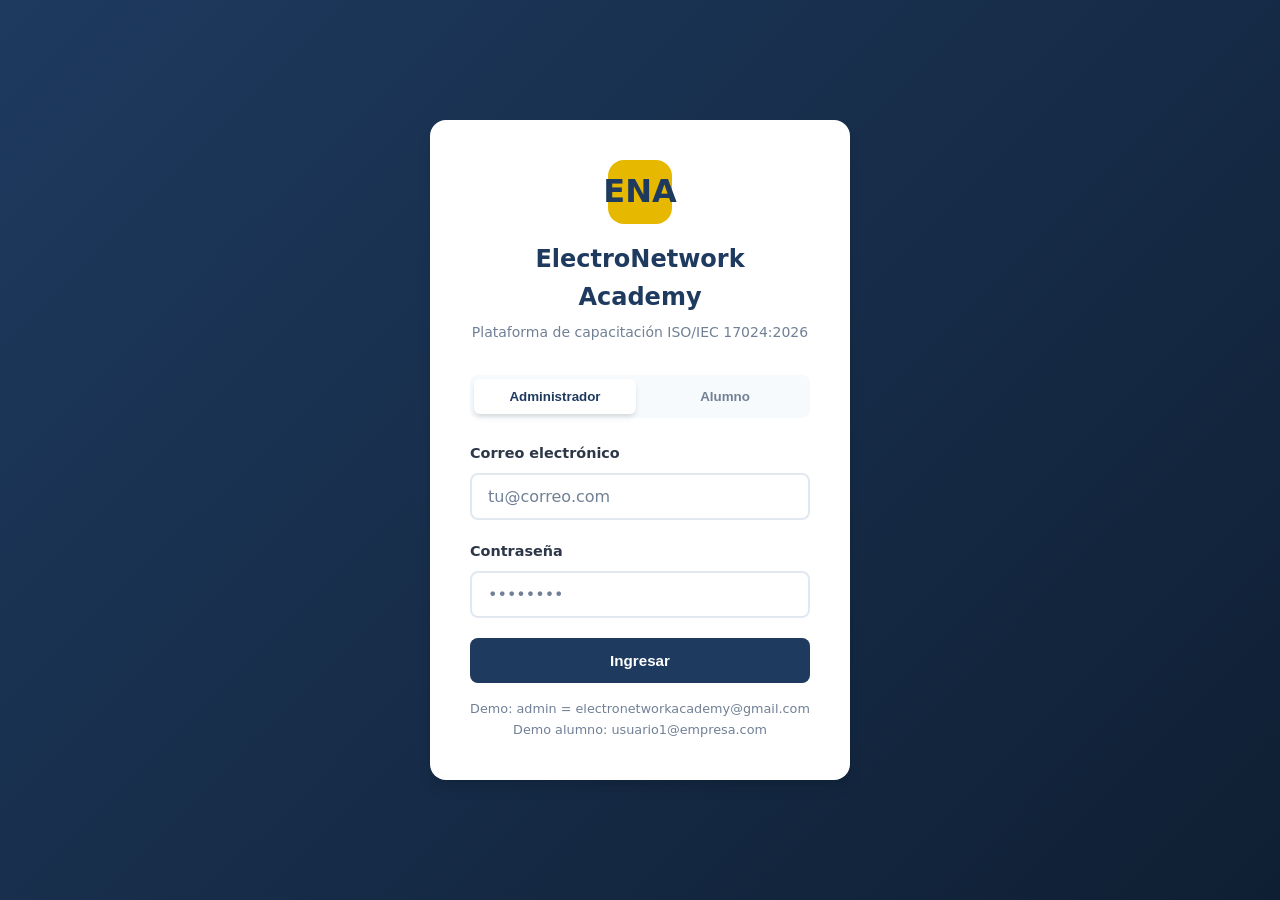
==== index.html @ 61160088 "Add files via upload" ====
<!DOCTYPE html>
<html lang="es">
<head>
  <meta charset="UTF-8">
  <meta name="viewport" content="width=device-width, initial-scale=1.0">
  <title>ElectroNetwork Academy - Login</title>
  <link rel="stylesheet" href="css/estilos.css">
</head>
<body>
  <div class="login-page">
    <div class="login-box">
      <div class="login-logo">
        <div class="logo-icon">ENA</div>
        <h1>ElectroNetwork Academy</h1>
        <p>Plataforma de capacitación ISO/IEC 17024:2026</p>
      </div>

      <div class="login-tabs">
        <button class="login-tab active" onclick="switchTab('admin')" id="tab-admin">Administrador</button>
        <button class="login-tab" onclick="switchTab('learner')" id="tab-learner">Alumno</button>
      </div>

      <form id="loginForm" onsubmit="handleLogin(event)">
        <div class="form-group">
          <label class="form-label">Correo electrónico</label>
          <input type="email" class="form-input" id="email" placeholder="tu@correo.com" required>
        </div>
        <div class="form-group">
          <label class="form-label">Contraseña</label>
          <input type="password" class="form-input" id="password" placeholder="••••••••" required>
        </div>
        <div id="loginError" class="alert alert-danger hidden" style="margin-bottom: 1rem;"></div>
        <button type="submit" class="btn btn-primary w-full" style="padding: 0.875rem;">
          Ingresar
        </button>
      </form>

      <div class="text-center mt-2" style="font-size: 0.8rem; color: var(--text-light);">
        <p>Demo: admin = electronetworkacademy@gmail.com</p>
        <p>Demo alumno: usuario1@empresa.com</p>
      </div>
    </div>
  </div>

  <script src="js/app.js"></script>
  <script>
    let currentRole = 'admin';

    function switchTab(role) {
      currentRole = role;
      document.querySelectorAll('.login-tab').forEach(t => t.classList.remove('active'));
      document.getElementById('tab-' + role).classList.add('active');
    }

    function handleLogin(e) {
      e.preventDefault();
      const email = document.getElementById('email').value.trim();
      const password = document.getElementById('password').value;
      const errorDiv = document.getElementById('loginError');

      errorDiv.classList.add('hidden');

      const result = login(email, password, currentRole);

      if (result.success) {
        if (currentRole === 'admin') {
          window.location.href = 'admin.html';
        } else {
          window.location.href = 'curso.html';
        }
      } else {
        errorDiv.textContent = result.message;
        errorDiv.classList.remove('hidden');
      }
    }
  </script>
</body>
</html>
---- css/estilos.css ----
/* ============================================
   ELECTRONETWORK ACADEMY - ESTILOS GLOBALES
   ============================================ */

:root {
  --primary: #1e3a5f;
  --primary-light: #2c5282;
  --accent: #e6b800;
  --accent-hover: #d4a700;
  --success: #38a169;
  --danger: #e53e3e;
  --warning: #dd6b20;
  --bg: #f7fafc;
  --card: #ffffff;
  --text: #2d3748;
  --text-light: #718096;
  --border: #e2e8f0;
  --shadow: 0 4px 6px -1px rgba(0,0,0,0.1), 0 2px 4px -1px rgba(0,0,0,0.06);
  --shadow-lg: 0 10px 15px -3px rgba(0,0,0,0.1), 0 4px 6px -2px rgba(0,0,0,0.05);
}

* { margin: 0; padding: 0; box-sizing: border-box; }

body {
  font-family: 'Segoe UI', system-ui, -apple-system, sans-serif;
  background: var(--bg);
  color: var(--text);
  line-height: 1.6;
  min-height: 100vh;
}

/* Header */
.header {
  background: linear-gradient(135deg, var(--primary) 0%, var(--primary-light) 100%);
  color: white;
  padding: 1rem 2rem;
  display: flex;
  justify-content: space-between;
  align-items: center;
  box-shadow: var(--shadow-lg);
  position: sticky;
  top: 0;
  z-index: 100;
}

.header-brand {
  display: flex;
  align-items: center;
  gap: 0.75rem;
  font-size: 1.25rem;
  font-weight: 700;
}

.header-brand .logo-icon {
  width: 36px;
  height: 36px;
  background: var(--accent);
  border-radius: 8px;
  display: flex;
  align-items: center;
  justify-content: center;
  color: var(--primary);
  font-weight: 900;
  font-size: 1.1rem;
}

.header-nav {
  display: flex;
  gap: 1.5rem;
  align-items: center;
}

.header-nav a, .header-nav button {
  color: rgba(255,255,255,0.9);
  text-decoration: none;
  background: none;
  border: none;
  cursor: pointer;
  font-size: 0.95rem;
  transition: color 0.2s;
}

.header-nav a:hover, .header-nav button:hover {
  color: var(--accent);
}

.header-nav .btn-primary {
  background: var(--accent);
  color: var(--primary);
  padding: 0.5rem 1.25rem;
  border-radius: 6px;
  font-weight: 600;
  transition: all 0.2s;
}

.header-nav .btn-primary:hover {
  background: var(--accent-hover);
  color: var(--primary);
}

/* Container */
.container {
  max-width: 1200px;
  margin: 0 auto;
  padding: 2rem;
}

.container-sm {
  max-width: 600px;
  margin: 0 auto;
  padding: 2rem;
}

/* Cards */
.card {
  background: var(--card);
  border-radius: 12px;
  padding: 2rem;
  box-shadow: var(--shadow);
  border: 1px solid var(--border);
  margin-bottom: 1.5rem;
}

.card-header {
  display: flex;
  justify-content: space-between;
  align-items: center;
  margin-bottom: 1.5rem;
  padding-bottom: 1rem;
  border-bottom: 2px solid var(--border);
}

.card-title {
  font-size: 1.5rem;
  font-weight: 700;
  color: var(--primary);
}

/* Buttons */
.btn {
  display: inline-flex;
  align-items: center;
  justify-content: center;
  gap: 0.5rem;
  padding: 0.75rem 1.5rem;
  border-radius: 8px;
  font-weight: 600;
  font-size: 0.95rem;
  cursor: pointer;
  border: none;
  transition: all 0.2s;
  text-decoration: none;
}

.btn-primary {
  background: var(--primary);
  color: white;
}

.btn-primary:hover {
  background: var(--primary-light);
  transform: translateY(-1px);
  box-shadow: var(--shadow);
}

.btn-accent {
  background: var(--accent);
  color: var(--primary);
}

.btn-accent:hover {
  background: var(--accent-hover);
}

.btn-success {
  background: var(--success);
  color: white;
}

.btn-danger {
  background: var(--danger);
  color: white;
}

.btn-outline {
  background: transparent;
  border: 2px solid var(--primary);
  color: var(--primary);
}

.btn-outline:hover {
  background: var(--primary);
  color: white;
}

.btn:disabled {
  opacity: 0.5;
  cursor: not-allowed;
  transform: none !important;
}

/* Forms */
.form-group {
  margin-bottom: 1.25rem;
}

.form-label {
  display: block;
  font-weight: 600;
  margin-bottom: 0.5rem;
  color: var(--text);
  font-size: 0.9rem;
}

.form-input {
  width: 100%;
  padding: 0.75rem 1rem;
  border: 2px solid var(--border);
  border-radius: 8px;
  font-size: 1rem;
  transition: border-color 0.2s, box-shadow 0.2s;
  font-family: inherit;
}

.form-input:focus {
  outline: none;
  border-color: var(--primary);
  box-shadow: 0 0 0 3px rgba(30,58,95,0.1);
}

.form-input::placeholder {
  color: var(--text-light);
}

/* Tables */
.table-container {
  overflow-x: auto;
  border-radius: 8px;
  border: 1px solid var(--border);
}

.table {
  width: 100%;
  border-collapse: collapse;
  font-size: 0.9rem;
}

.table th {
  background: var(--primary);
  color: white;
  padding: 0.875rem 1rem;
  text-align: left;
  font-weight: 600;
  text-transform: uppercase;
  font-size: 0.75rem;
  letter-spacing: 0.05em;
}

.table td {
  padding: 0.875rem 1rem;
  border-bottom: 1px solid var(--border);
}

.table tr:hover td {
  background: #f8fafc;
}

.table tr:last-child td {
  border-bottom: none;
}

/* Badges */
.badge {
  display: inline-flex;
  align-items: center;
  padding: 0.25rem 0.75rem;
  border-radius: 9999px;
  font-size: 0.75rem;
  font-weight: 600;
}

.badge-success { background: #c6f6d5; color: #22543d; }
.badge-warning { background: #feebc8; color: #744210; }
.badge-danger { background: #fed7d7; color: #742a2a; }
.badge-info { background: #bee3f8; color: #2a4365; }
.badge-primary { background: #e2e8f0; color: var(--primary); }

/* Progress */
.progress-bar {
  width: 100%;
  height: 8px;
  background: var(--border);
  border-radius: 9999px;
  overflow: hidden;
}

.progress-bar-fill {
  height: 100%;
  background: linear-gradient(90deg, var(--primary), var(--primary-light));
  border-radius: 9999px;
  transition: width 0.5s ease;
}

/* Alerts */
.alert {
  padding: 1rem 1.25rem;
  border-radius: 8px;
  margin-bottom: 1rem;
  display: flex;
  align-items: center;
  gap: 0.75rem;
}

.alert-success { background: #c6f6d5; color: #22543d; border-left: 4px solid var(--success); }
.alert-danger { background: #fed7d7; color: #742a2a; border-left: 4px solid var(--danger); }
.alert-warning { background: #feebc8; color: #744210; border-left: 4px solid var(--warning); }
.alert-info { background: #bee3f8; color: #2a4365; border-left: 4px solid #3182ce; }

/* Grid */
.grid { display: grid; gap: 1.5rem; }
.grid-2 { grid-template-columns: repeat(2, 1fr); }
.grid-3 { grid-template-columns: repeat(3, 1fr); }
.grid-4 { grid-template-columns: repeat(4, 1fr); }

@media (max-width: 768px) {
  .grid-2, .grid-3, .grid-4 { grid-template-columns: 1fr; }
  .header { flex-direction: column; gap: 1rem; padding: 1rem; }
  .container { padding: 1rem; }
}

/* Stats */
.stat-card {
  background: var(--card);
  border-radius: 12px;
  padding: 1.5rem;
  box-shadow: var(--shadow);
  text-align: center;
  border: 1px solid var(--border);
}

.stat-value {
  font-size: 2.5rem;
  font-weight: 800;
  color: var(--primary);
  line-height: 1;
}

.stat-label {
  font-size: 0.875rem;
  color: var(--text-light);
  margin-top: 0.5rem;
  text-transform: uppercase;
  letter-spacing: 0.05em;
}

/* Login Page */
.login-page {
  min-height: 100vh;
  display: flex;
  align-items: center;
  justify-content: center;
  background: linear-gradient(135deg, var(--primary) 0%, #0f1f33 100%);
  padding: 2rem;
}

.login-box {
  background: var(--card);
  border-radius: 16px;
  padding: 2.5rem;
  width: 100%;
  max-width: 420px;
  box-shadow: var(--shadow-lg);
}

.login-logo {
  text-align: center;
  margin-bottom: 2rem;
}

.login-logo .logo-icon {
  width: 64px;
  height: 64px;
  background: var(--accent);
  border-radius: 16px;
  display: inline-flex;
  align-items: center;
  justify-content: center;
  color: var(--primary);
  font-weight: 900;
  font-size: 2rem;
  margin-bottom: 1rem;
}

.login-logo h1 {
  color: var(--primary);
  font-size: 1.5rem;
  font-weight: 700;
}

.login-logo p {
  color: var(--text-light);
  font-size: 0.875rem;
  margin-top: 0.25rem;
}

.login-tabs {
  display: flex;
  gap: 0.5rem;
  margin-bottom: 1.5rem;
  background: var(--bg);
  padding: 0.25rem;
  border-radius: 8px;
}

.login-tab {
  flex: 1;
  padding: 0.625rem;
  text-align: center;
  border-radius: 6px;
  border: none;
  background: transparent;
  cursor: pointer;
  font-weight: 600;
  color: var(--text-light);
  transition: all 0.2s;
}

.login-tab.active {
  background: white;
  color: var(--primary);
  box-shadow: var(--shadow);
}

/* Module Cards (Course) */
.module-card {
  background: var(--card);
  border-radius: 12px;
  padding: 1.5rem;
  box-shadow: var(--shadow);
  border: 2px solid var(--border);
  transition: all 0.2s;
  cursor: pointer;
}

.module-card:hover {
  border-color: var(--primary);
  transform: translateY(-2px);
  box-shadow: var(--shadow-lg);
}

.module-card.locked {
  opacity: 0.6;
  cursor: not-allowed;
}

.module-card.locked:hover {
  transform: none;
  border-color: var(--border);
}

.module-number {
  width: 40px;
  height: 40px;
  background: var(--primary);
  color: white;
  border-radius: 10px;
  display: flex;
  align-items: center;
  justify-content: center;
  font-weight: 700;
  font-size: 1.1rem;
  margin-bottom: 1rem;
}

.module-card.completed .module-number {
  background: var(--success);
}

.module-title {
  font-size: 1.1rem;
  font-weight: 700;
  color: var(--primary);
  margin-bottom: 0.5rem;
}

.module-desc {
  font-size: 0.875rem;
  color: var(--text-light);
  margin-bottom: 1rem;
}

.module-meta {
  display: flex;
  justify-content: space-between;
  align-items: center;
  font-size: 0.8rem;
  color: var(--text-light);
}

/* Microcase */
.microcase-container {
  background: var(--card);
  border-radius: 12px;
  padding: 2rem;
  box-shadow: var(--shadow);
  margin-bottom: 1.5rem;
}

.microcase-scenario {
  background: #edf2f7;
  border-left: 4px solid var(--primary);
  padding: 1.25rem;
  border-radius: 0 8px 8px 0;
  margin-bottom: 1.5rem;
  font-style: italic;
}

.microcase-scenario strong {
  color: var(--primary);
  font-style: normal;
  display: block;
  margin-bottom: 0.5rem;
}

.microcase-options {
  display: flex;
  flex-direction: column;
  gap: 0.75rem;
  margin-bottom: 1.5rem;
}

.microcase-option {
  padding: 1rem 1.25rem;
  border: 2px solid var(--border);
  border-radius: 8px;
  cursor: pointer;
  transition: all 0.2s;
  background: white;
  text-align: left;
  font-size: 0.95rem;
}

.microcase-option:hover {
  border-color: var(--primary);
  background: #f7fafc;
}

.microcase-option.selected-correct {
  border-color: var(--success);
  background: #f0fff4;
}

.microcase-option.selected-wrong {
  border-color: var(--danger);
  background: #fff5f5;
}

.microcase-option.disabled {
  cursor: default;
  opacity: 0.7;
}

.microcase-feedback {
  padding: 1.25rem;
  border-radius: 8px;
  margin-bottom: 1rem;
  display: none;
}

.microcase-feedback.show {
  display: block;
}

.microcase-feedback.correct {
  background: #c6f6d5;
  color: #22543d;
  border-left: 4px solid var(--success);
}

.microcase-feedback.wrong {
  background: #fed7d7;
  color: #742a2a;
  border-left: 4px solid var(--danger);
}

.microcase-reference {
  font-size: 0.8rem;
  color: var(--text-light);
  margin-top: 0.75rem;
  padding-top: 0.75rem;
  border-top: 1px dashed var(--border);
}

/* Quiz */
.quiz-question {
  background: var(--card);
  border-radius: 12px;
  padding: 1.5rem;
  box-shadow: var(--shadow);
  margin-bottom: 1rem;
  border: 2px solid var(--border);
}

.quiz-question-number {
  display: inline-block;
  background: var(--primary);
  color: white;
  width: 28px;
  height: 28px;
  border-radius: 50%;
  text-align: center;
  line-height: 28px;
  font-weight: 700;
  font-size: 0.8rem;
  margin-right: 0.5rem;
}

.quiz-question-text {
  font-weight: 600;
  margin-bottom: 1rem;
  display: inline;
}

.quiz-options {
  display: flex;
  flex-direction: column;
  gap: 0.5rem;
}

.quiz-option {
  padding: 0.75rem 1rem;
  border: 2px solid var(--border);
  border-radius: 8px;
  cursor: pointer;
  transition: all 0.2s;
  background: white;
}

.quiz-option:hover {
  border-color: var(--primary);
}

.quiz-option.selected {
  border-color: var(--primary);
  background: #ebf8ff;
}

/* Certificate */
.certificate-page {
  background: white;
  min-height: 100vh;
  padding: 2rem;
}

.certificate-container {
  max-width: 900px;
  margin: 0 auto;
  border: 8px solid var(--primary);
  padding: 3rem;
  text-align: center;
  background: white;
  position: relative;
}

.certificate-container::before {
  content: '';
  position: absolute;
  top: 10px; left: 10px; right: 10px; bottom: 10px;
  border: 2px solid var(--accent);
  pointer-events: none;
}

.certificate-logo {
  font-size: 1.5rem;
  font-weight: 800;
  color: var(--primary);
  margin-bottom: 1rem;
}

.certificate-title {
  font-size: 2.5rem;
  font-weight: 700;
  color: var(--primary);
  margin: 1.5rem 0;
  text-transform: uppercase;
  letter-spacing: 0.1em;
}

.certificate-subtitle {
  font-size: 1.1rem;
  color: var(--text-light);
  margin-bottom: 2rem;
}

.certificate-name {
  font-size: 2rem;
  font-weight: 700;
  color: var(--primary);
  margin: 1.5rem 0;
  border-bottom: 2px solid var(--accent);
  display: inline-block;
  padding: 0 2rem 0.5rem;
}

.certificate-course {
  font-size: 1.25rem;
  font-weight: 600;
  color: var(--text);
  margin: 1.5rem 0;
}

.certificate-date {
  font-size: 1rem;
  color: var(--text-light);
  margin-top: 2rem;
}

.certificate-footer {
  display: flex;
  justify-content: space-around;
  margin-top: 3rem;
  padding-top: 2rem;
  border-top: 1px solid var(--border);
}

.certificate-signature {
  text-align: center;
}

.certificate-signature-line {
  border-top: 1px solid var(--text);
  width: 200px;
  margin: 0 auto 0.5rem;
  padding-top: 0.5rem;
}

/* Timer */
.timer {
  position: fixed;
  top: 80px;
  right: 20px;
  background: var(--card);
  padding: 0.75rem 1.25rem;
  border-radius: 8px;
  box-shadow: var(--shadow-lg);
  border: 2px solid var(--accent);
  font-weight: 700;
  color: var(--primary);
  z-index: 99;
  display: flex;
  align-items: center;
  gap: 0.5rem;
}

.timer.warning {
  border-color: var(--danger);
  color: var(--danger);
  animation: pulse 1s infinite;
}

@keyframes pulse {
  0%, 100% { opacity: 1; }
  50% { opacity: 0.7; }
}

/* Modal */
.modal-overlay {
  position: fixed;
  inset: 0;
  background: rgba(0,0,0,0.5);
  display: flex;
  align-items: center;
  justify-content: center;
  z-index: 1000;
  padding: 2rem;
}

.modal-content {
  background: white;
  border-radius: 16px;
  padding: 2rem;
  max-width: 500px;
  width: 100%;
  box-shadow: var(--shadow-lg);
}

.modal-title {
  font-size: 1.25rem;
  font-weight: 700;
  color: var(--primary);
  margin-bottom: 1rem;
}

.modal-actions {
  display: flex;
  gap: 1rem;
  justify-content: flex-end;
  margin-top: 1.5rem;
}

/* Utility */
.text-center { text-align: center; }
.mt-1 { margin-top: 0.5rem; }
.mt-2 { margin-top: 1rem; }
.mt-3 { margin-top: 1.5rem; }
.mb-1 { margin-bottom: 0.5rem; }
.mb-2 { margin-bottom: 1rem; }
.mb-3 { margin-bottom: 1.5rem; }
.hidden { display: none !important; }
.flex { display: flex; }
.items-center { align-items: center; }
.justify-between { justify-content: space-between; }
.gap-2 { gap: 1rem; }
.w-full { width: 100%; }

/* Print styles for certificate */
@media print {
  .header, .timer, .no-print { display: none !important; }
  .certificate-page { padding: 0; }
  .certificate-container { border: 4px solid var(--primary); box-shadow: none; }
  body { background: white; }
}
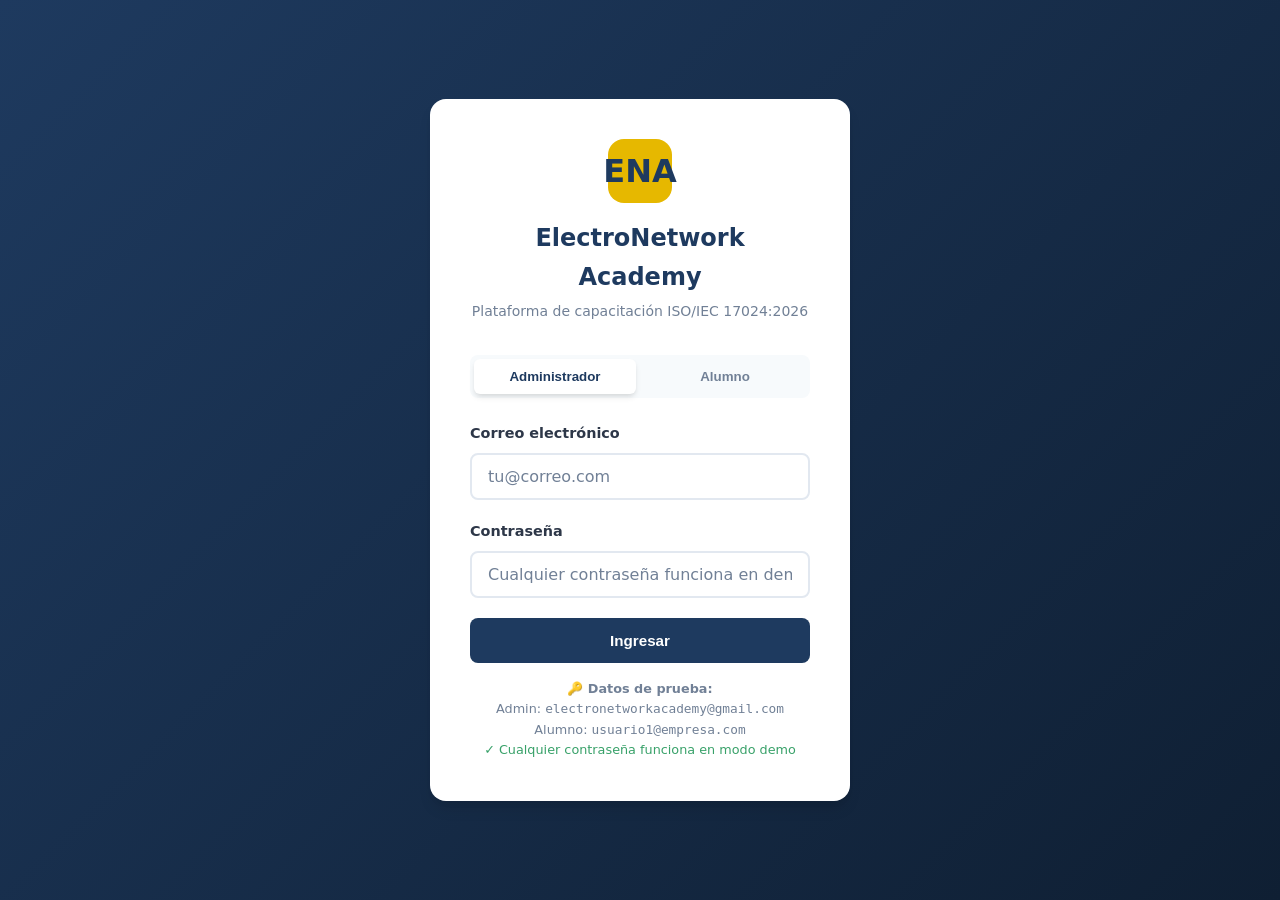
==== commit 570da1c2: "Add files via upload" ====
--- a/index.html
+++ b/index.html
@@ -27,7 +27,7 @@
         </div>
         <div class="form-group">
           <label class="form-label">Contraseña</label>
-          <input type="password" class="form-input" id="password" placeholder="••••••••" required>
+          <input type="password" class="form-input" id="password" placeholder="Cualquier contraseña funciona en demo">
         </div>
         <div id="loginError" class="alert alert-danger hidden" style="margin-bottom: 1rem;"></div>
         <button type="submit" class="btn btn-primary w-full" style="padding: 0.875rem;">
@@ -36,8 +36,10 @@
       </form>
 
       <div class="text-center mt-2" style="font-size: 0.8rem; color: var(--text-light);">
-        <p>Demo: admin = electronetworkacademy@gmail.com</p>
-        <p>Demo alumno: usuario1@empresa.com</p>
+        <p style="margin-top: 1rem;"><strong>🔑 Datos de prueba:</strong></p>
+        <p>Admin: <code>electronetworkacademy@gmail.com</code></p>
+        <p>Alumno: <code>usuario1@empresa.com</code></p>
+        <p style="color: var(--success); font-size: 0.8rem;">✓ Cualquier contraseña funciona en modo demo</p>
       </div>
     </div>
   </div>
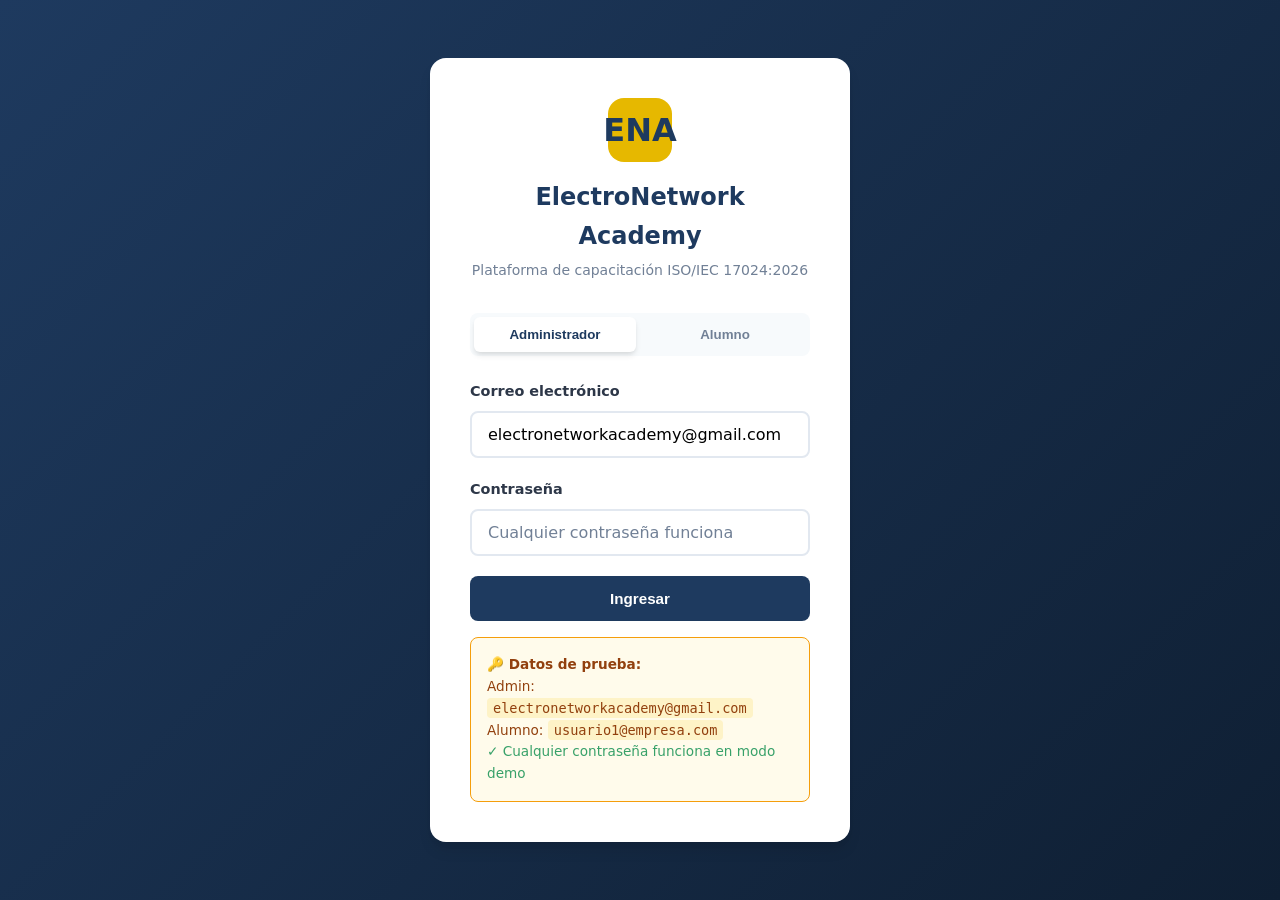
==== commit fe2a5f42: "Add files via upload" ====
--- a/index.html
+++ b/index.html
@@ -5,6 +5,23 @@
   <meta name="viewport" content="width=device-width, initial-scale=1.0">
   <title>ElectroNetwork Academy - Login</title>
   <link rel="stylesheet" href="css/estilos.css">
+  <style>
+    .debug-info {
+      background: #fffbeb;
+      border: 1px solid #f59e0b;
+      border-radius: 8px;
+      padding: 1rem;
+      margin-top: 1rem;
+      font-size: 0.85rem;
+      color: #92400e;
+    }
+    .debug-info code {
+      background: #fef3c7;
+      padding: 0.125rem 0.375rem;
+      border-radius: 4px;
+      font-family: monospace;
+    }
+  </style>
 </head>
 <body>
   <div class="login-page">
@@ -20,26 +37,27 @@
         <button class="login-tab" onclick="switchTab('learner')" id="tab-learner">Alumno</button>
       </div>
 
-      <form id="loginForm" onsubmit="handleLogin(event)">
-        <div class="form-group">
-          <label class="form-label">Correo electrónico</label>
-          <input type="email" class="form-input" id="email" placeholder="tu@correo.com" required>
-        </div>
-        <div class="form-group">
-          <label class="form-label">Contraseña</label>
-          <input type="password" class="form-input" id="password" placeholder="Cualquier contraseña funciona en demo">
-        </div>
-        <div id="loginError" class="alert alert-danger hidden" style="margin-bottom: 1rem;"></div>
-        <button type="submit" class="btn btn-primary w-full" style="padding: 0.875rem;">
-          Ingresar
-        </button>
-      </form>
+      <div class="form-group">
+        <label class="form-label">Correo electrónico</label>
+        <input type="email" class="form-input" id="email" placeholder="tu@correo.com" value="electronetworkacademy@gmail.com">
+      </div>
+      <div class="form-group">
+        <label class="form-label">Contraseña</label>
+        <input type="password" class="form-input" id="password" placeholder="Cualquier contraseña funciona">
+      </div>
 
-      <div class="text-center mt-2" style="font-size: 0.8rem; color: var(--text-light);">
-        <p style="margin-top: 1rem;"><strong>🔑 Datos de prueba:</strong></p>
-        <p>Admin: <code>electronetworkacademy@gmail.com</code></p>
-        <p>Alumno: <code>usuario1@empresa.com</code></p>
-        <p style="color: var(--success); font-size: 0.8rem;">✓ Cualquier contraseña funciona en modo demo</p>
+      <div id="loginError" class="alert alert-danger hidden" style="margin-bottom: 1rem;"></div>
+      <div id="loginSuccess" class="alert alert-success hidden" style="margin-bottom: 1rem;"></div>
+
+      <button class="btn btn-primary w-full" style="padding: 0.875rem;" onclick="doLogin()">
+        Ingresar
+      </button>
+
+      <div class="debug-info">
+        <strong>🔑 Datos de prueba:</strong><br>
+        Admin: <code>electronetworkacademy@gmail.com</code><br>
+        Alumno: <code>usuario1@empresa.com</code><br>
+        <span style="color: var(--success);">✓ Cualquier contraseña funciona en modo demo</span>
       </div>
     </div>
   </div>
@@ -52,29 +70,61 @@
       currentRole = role;
       document.querySelectorAll('.login-tab').forEach(t => t.classList.remove('active'));
       document.getElementById('tab-' + role).classList.add('active');
+
+      // Auto-fill demo emails
+      const emailInput = document.getElementById('email');
+      if (role === 'admin') {
+        emailInput.value = 'electronetworkacademy@gmail.com';
+      } else {
+        emailInput.value = 'usuario1@empresa.com';
+      }
     }
 
-    function handleLogin(e) {
-      e.preventDefault();
+    function doLogin() {
       const email = document.getElementById('email').value.trim();
       const password = document.getElementById('password').value;
       const errorDiv = document.getElementById('loginError');
+      const successDiv = document.getElementById('loginSuccess');
 
       errorDiv.classList.add('hidden');
+      successDiv.classList.add('hidden');
+
+      console.log('Intentando login:', email, 'rol:', currentRole);
+
+      // Verificar que app.js cargó
+      if (typeof login !== 'function') {
+        errorDiv.textContent = 'Error: No se cargó el sistema. Recarga la página.';
+        errorDiv.classList.remove('hidden');
+        return;
+      }
 
       const result = login(email, password, currentRole);
+      console.log('Resultado:', result);
 
       if (result.success) {
-        if (currentRole === 'admin') {
-          window.location.href = 'admin.html';
-        } else {
-          window.location.href = 'curso.html';
-        }
+        successDiv.textContent = '✓ Login exitoso. Redirigiendo...';
+        successDiv.classList.remove('hidden');
+
+        setTimeout(() => {
+          if (currentRole === 'admin') {
+            window.location.href = 'admin.html';
+          } else {
+            window.location.href = 'curso.html';
+          }
+        }, 500);
       } else {
-        errorDiv.textContent = result.message;
+        errorDiv.textContent = '✗ ' + result.message;
         errorDiv.classList.remove('hidden');
       }
     }
+
+    // Permitir Enter para login
+    document.getElementById('password').addEventListener('keypress', function(e) {
+      if (e.key === 'Enter') doLogin();
+    });
+    document.getElementById('email').addEventListener('keypress', function(e) {
+      if (e.key === 'Enter') doLogin();
+    });
   </script>
 </body>
 </html>
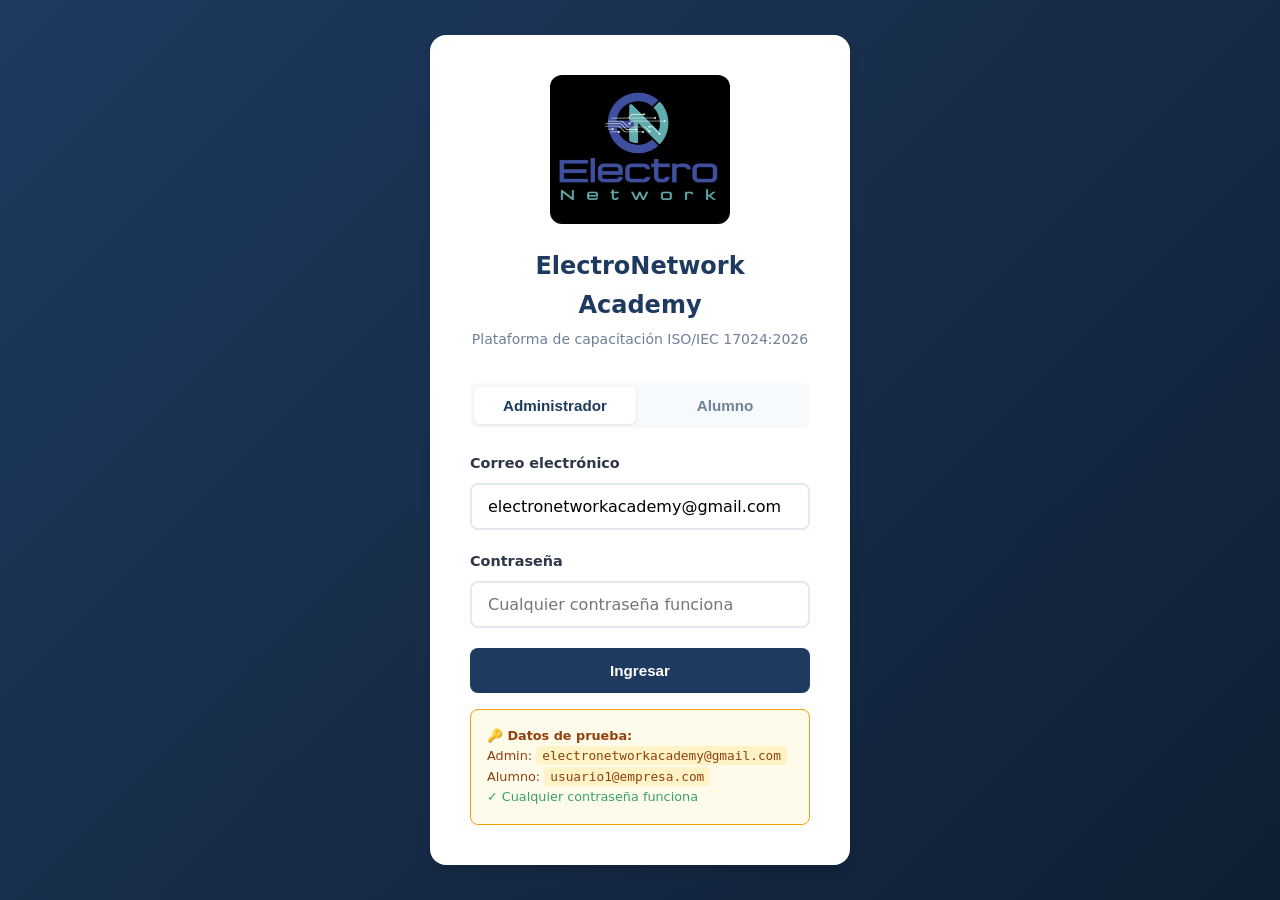
==== commit 689ee770: "Add files via upload" ====
--- a/index.html
+++ b/index.html
@@ -4,15 +4,103 @@
   <meta charset="UTF-8">
   <meta name="viewport" content="width=device-width, initial-scale=1.0">
   <title>ElectroNetwork Academy - Login</title>
-  <link rel="stylesheet" href="css/estilos.css">
   <style>
+    :root {
+      --primary: #1e3a5f;
+      --primary-light: #2c5282;
+      --accent: #e6b800;
+      --accent-hover: #d4a700;
+      --success: #38a169;
+      --danger: #e53e3e;
+      --bg: #f7fafc;
+      --card: #ffffff;
+      --text: #2d3748;
+      --text-light: #718096;
+      --border: #e2e8f0;
+    }
+    * { margin: 0; padding: 0; box-sizing: border-box; }
+    body {
+      font-family: 'Segoe UI', system-ui, -apple-system, sans-serif;
+      background: linear-gradient(135deg, var(--primary) 0%, #0f1f33 100%);
+      color: var(--text);
+      line-height: 1.6;
+      min-height: 100vh;
+      display: flex;
+      align-items: center;
+      justify-content: center;
+      padding: 2rem;
+    }
+    .login-box {
+      background: var(--card);
+      border-radius: 16px;
+      padding: 2.5rem;
+      width: 100%;
+      max-width: 420px;
+      box-shadow: 0 10px 15px -3px rgba(0,0,0,0.1), 0 4px 6px -2px rgba(0,0,0,0.05);
+    }
+    .login-logo { text-align: center; margin-bottom: 2rem; }
+    .login-logo img {
+      max-width: 180px;
+      height: auto;
+      margin-bottom: 1rem;
+      border-radius: 12px;
+    }
+    .login-logo h1 { color: var(--primary); font-size: 1.5rem; font-weight: 700; }
+    .login-logo p { color: var(--text-light); font-size: 0.875rem; margin-top: 0.25rem; }
+    .login-tabs {
+      display: flex; gap: 0.5rem;
+      margin-bottom: 1.5rem;
+      background: var(--bg);
+      padding: 0.25rem;
+      border-radius: 8px;
+    }
+    .login-tab {
+      flex: 1; padding: 0.625rem;
+      text-align: center;
+      border-radius: 6px;
+      border: none;
+      background: transparent;
+      cursor: pointer;
+      font-weight: 600;
+      color: var(--text-light);
+      font-size: 0.95rem;
+    }
+    .login-tab.active { background: white; color: var(--primary); box-shadow: 0 1px 3px rgba(0,0,0,0.1); }
+    .form-group { margin-bottom: 1.25rem; }
+    .form-label { display: block; font-weight: 600; margin-bottom: 0.5rem; color: var(--text); font-size: 0.9rem; }
+    .form-input {
+      width: 100%; padding: 0.75rem 1rem;
+      border: 2px solid var(--border);
+      border-radius: 8px;
+      font-size: 1rem;
+      font-family: inherit;
+    }
+    .form-input:focus { outline: none; border-color: var(--primary); box-shadow: 0 0 0 3px rgba(30,58,95,0.1); }
+    .btn {
+      display: inline-flex; align-items: center; justify-content: center;
+      gap: 0.5rem; padding: 0.875rem 1.5rem;
+      border-radius: 8px; font-weight: 600;
+      font-size: 0.95rem; cursor: pointer;
+      border: none; width: 100%;
+      background: var(--primary); color: white;
+    }
+    .btn:hover { background: var(--primary-light); }
+    .alert {
+      padding: 0.875rem 1rem;
+      border-radius: 8px;
+      margin-bottom: 1rem;
+      font-size: 0.9rem;
+    }
+    .alert-success { background: #c6f6d5; color: #22543d; border-left: 4px solid var(--success); }
+    .alert-danger { background: #fed7d7; color: #742a2a; border-left: 4px solid var(--danger); }
+    .hidden { display: none !important; }
     .debug-info {
       background: #fffbeb;
       border: 1px solid #f59e0b;
       border-radius: 8px;
       padding: 1rem;
       margin-top: 1rem;
-      font-size: 0.85rem;
+      font-size: 0.8rem;
       color: #92400e;
     }
     .debug-info code {
@@ -24,101 +112,110 @@
   </style>
 </head>
 <body>
-  <div class="login-page">
-    <div class="login-box">
-      <div class="login-logo">
-        <div class="logo-icon">ENA</div>
-        <h1>ElectroNetwork Academy</h1>
-        <p>Plataforma de capacitación ISO/IEC 17024:2026</p>
-      </div>
-
-      <div class="login-tabs">
-        <button class="login-tab active" onclick="switchTab('admin')" id="tab-admin">Administrador</button>
-        <button class="login-tab" onclick="switchTab('learner')" id="tab-learner">Alumno</button>
-      </div>
-
-      <div class="form-group">
-        <label class="form-label">Correo electrónico</label>
-        <input type="email" class="form-input" id="email" placeholder="tu@correo.com" value="electronetworkacademy@gmail.com">
-      </div>
-      <div class="form-group">
-        <label class="form-label">Contraseña</label>
-        <input type="password" class="form-input" id="password" placeholder="Cualquier contraseña funciona">
-      </div>
-
-      <div id="loginError" class="alert alert-danger hidden" style="margin-bottom: 1rem;"></div>
-      <div id="loginSuccess" class="alert alert-success hidden" style="margin-bottom: 1rem;"></div>
-
-      <button class="btn btn-primary w-full" style="padding: 0.875rem;" onclick="doLogin()">
-        Ingresar
-      </button>
-
-      <div class="debug-info">
-        <strong>🔑 Datos de prueba:</strong><br>
-        Admin: <code>electronetworkacademy@gmail.com</code><br>
-        Alumno: <code>usuario1@empresa.com</code><br>
-        <span style="color: var(--success);">✓ Cualquier contraseña funciona en modo demo</span>
-      </div>
+  <div class="login-box">
+    <div class="login-logo">
+      <img src="assets/logo.jpg" alt="ElectroNetwork Academy">
+      <h1>ElectroNetwork Academy</h1>
+      <p>Plataforma de capacitación ISO/IEC 17024:2026</p>
+    </div>
+
+    <div class="login-tabs">
+      <button class="login-tab active" onclick="switchTab('admin')" id="tab-admin">Administrador</button>
+      <button class="login-tab" onclick="switchTab('learner')" id="tab-learner">Alumno</button>
+    </div>
+
+    <div class="form-group">
+      <label class="form-label">Correo electrónico</label>
+      <input type="email" class="form-input" id="email" placeholder="tu@correo.com" value="electronetworkacademy@gmail.com">
+    </div>
+    <div class="form-group">
+      <label class="form-label">Contraseña</label>
+      <input type="password" class="form-input" id="password" placeholder="Cualquier contraseña funciona">
+    </div>
+
+    <div id="loginError" class="alert alert-danger hidden"></div>
+    <div id="loginSuccess" class="alert alert-success hidden"></div>
+
+    <button class="btn" onclick="doLogin()">Ingresar</button>
+
+    <div class="debug-info">
+      <strong>🔑 Datos de prueba:</strong><br>
+      Admin: <code>electronetworkacademy@gmail.com</code><br>
+      Alumno: <code>usuario1@empresa.com</code><br>
+      <span style="color: var(--success);">✓ Cualquier contraseña funciona</span>
     </div>
   </div>
 
-  <script src="js/app.js"></script>
   <script>
+    const DEMO_DATA = {
+      users: [
+        { id: 'admin-1', email: 'electronetworkacademy@gmail.com', name: 'Administrador Demo', role: 'admin', status: 'active' },
+        { id: 'user-1', email: 'usuario1@empresa.com', name: 'Usuario de Prueba 1', role: 'learner', status: 'active' }
+      ]
+    };
+
+    if (!localStorage.getItem('ena_data')) {
+      localStorage.setItem('ena_data', JSON.stringify(DEMO_DATA));
+    }
+    if (!localStorage.getItem('ena_session')) {
+      localStorage.setItem('ena_session', JSON.stringify({ user: null }));
+    }
+
     let currentRole = 'admin';
 
     function switchTab(role) {
       currentRole = role;
       document.querySelectorAll('.login-tab').forEach(t => t.classList.remove('active'));
       document.getElementById('tab-' + role).classList.add('active');
-
-      // Auto-fill demo emails
-      const emailInput = document.getElementById('email');
-      if (role === 'admin') {
-        emailInput.value = 'electronetworkacademy@gmail.com';
-      } else {
-        emailInput.value = 'usuario1@empresa.com';
-      }
+      document.getElementById('email').value = role === 'admin' 
+        ? 'electronetworkacademy@gmail.com' 
+        : 'usuario1@empresa.com';
     }
 
     function doLogin() {
       const email = document.getElementById('email').value.trim();
-      const password = document.getElementById('password').value;
       const errorDiv = document.getElementById('loginError');
       const successDiv = document.getElementById('loginSuccess');
 
       errorDiv.classList.add('hidden');
       successDiv.classList.add('hidden');
 
-      console.log('Intentando login:', email, 'rol:', currentRole);
-
-      // Verificar que app.js cargó
-      if (typeof login !== 'function') {
-        errorDiv.textContent = 'Error: No se cargó el sistema. Recarga la página.';
+      let data;
+      try {
+        data = JSON.parse(localStorage.getItem('ena_data'));
+      } catch(e) {
+        data = DEMO_DATA;
+        localStorage.setItem('ena_data', JSON.stringify(DEMO_DATA));
+      }
+
+      const user = data.users.find(u => u.email.toLowerCase() === email.toLowerCase());
+
+      if (!user) {
+        errorDiv.textContent = '✗ Usuario no encontrado. Usa los correos de demo.';
         errorDiv.classList.remove('hidden');
         return;
       }
 
-      const result = login(email, password, currentRole);
-      console.log('Resultado:', result);
-
-      if (result.success) {
-        successDiv.textContent = '✓ Login exitoso. Redirigiendo...';
-        successDiv.classList.remove('hidden');
-
-        setTimeout(() => {
-          if (currentRole === 'admin') {
-            window.location.href = 'admin.html';
-          } else {
-            window.location.href = 'curso.html';
-          }
-        }, 500);
-      } else {
-        errorDiv.textContent = '✗ ' + result.message;
+      if (user.role !== currentRole) {
+        errorDiv.textContent = '✗ Rol incorrecto. Cambia a la pestaña ' + (user.role === 'admin' ? 'Administrador' : 'Alumno') + '.';
         errorDiv.classList.remove('hidden');
+        return;
       }
-    }
-
-    // Permitir Enter para login
+
+      localStorage.setItem('ena_session', JSON.stringify({ user: user }));
+
+      successDiv.textContent = '✓ Login exitoso. Redirigiendo...';
+      successDiv.classList.remove('hidden');
+
+      setTimeout(() => {
+        if (currentRole === 'admin') {
+          window.location.href = 'admin.html';
+        } else {
+          window.location.href = 'curso.html';
+        }
+      }, 800);
+    }
+
     document.getElementById('password').addEventListener('keypress', function(e) {
       if (e.key === 'Enter') doLogin();
     });
